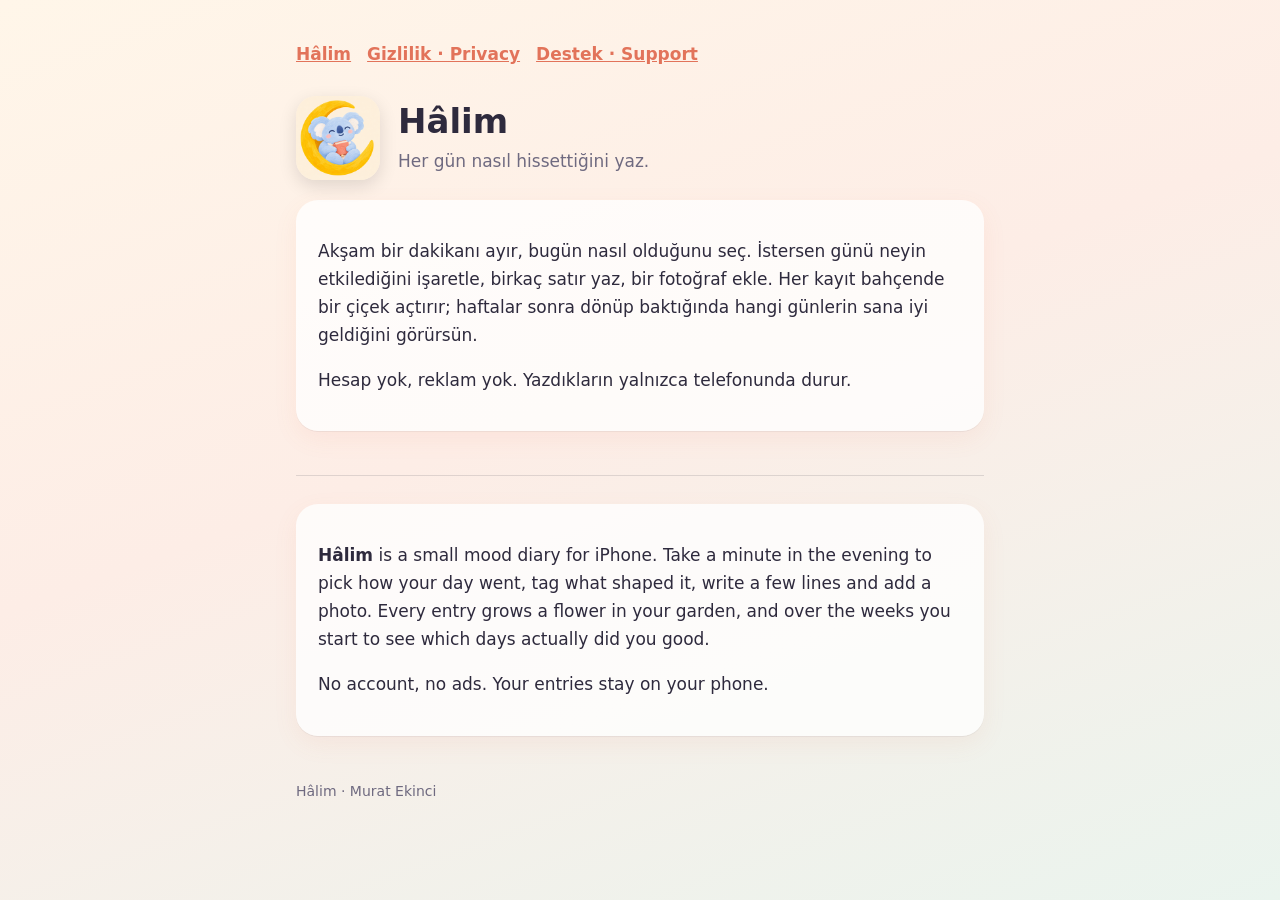
==== index.html @ a29f07d5 "Hâlim gizlilik ve destek sayfaları Co-Authored-By: Claude Opus 5.5 <noreply@anthropic.com>" ====
<!doctype html>
<html lang="tr"><head><meta charset="utf-8"><meta name="viewport" content="width=device-width,initial-scale=1">
<title>Hâlim · Ruh Hali Günlüğü</title><link rel="stylesheet" href="style.css"></head>
<body><main>
<nav><a href="index.html">Hâlim</a><a href="privacy.html">Gizlilik · Privacy</a><a href="support.html">Destek · Support</a></nav>

<div class="hero">
<img src="icon.png" alt="Hâlim simgesi">
<div><h1>Hâlim</h1><p class="sub" style="margin:0">Her gün nasıl hissettiğini yaz.</p></div>
</div>

<div class="card">
<p>Akşam bir dakikanı ayır, bugün nasıl olduğunu seç. İstersen günü neyin etkilediğini işaretle, birkaç satır yaz, bir fotoğraf ekle. Her kayıt bahçende bir çiçek açtırır; haftalar sonra dönüp baktığında hangi günlerin sana iyi geldiğini görürsün.</p>
<p>Hesap yok, reklam yok. Yazdıkların yalnızca telefonunda durur.</p>
</div>

<div class="lang">
<div class="card">
<p><strong>Hâlim</strong> is a small mood diary for iPhone. Take a minute in the evening to pick how your day went, tag what shaped it, write a few lines and add a photo. Every entry grows a flower in your garden, and over the weeks you start to see which days actually did you good.</p>
<p>No account, no ads. Your entries stay on your phone.</p>
</div>
</div>

<footer>Hâlim · Murat Ekinci</footer>
</main></body></html>
---- style.css ----
:root { --ink:#2E2A3D; --sub:#6F6A80; --accent:#E2735A; --leaf:#4C9A7A; --card:rgba(255,255,255,.78); }
* { box-sizing:border-box; }
body { margin:0; color:var(--ink); min-height:100vh;
  background:linear-gradient(160deg,#FFF6E9 0%,#FDEDE6 45%,#EAF4EE 100%);
  font:17px/1.65 ui-rounded,-apple-system,"SF Pro Rounded",system-ui,sans-serif; }
main { max-width:720px; margin:0 auto; padding:40px 16px 64px; }
h1 { font:700 34px/1.2 ui-rounded,-apple-system,system-ui,sans-serif; margin:0 0 6px; }
h2 { font:700 21px/1.3 ui-rounded,-apple-system,system-ui,sans-serif; margin:26px 0 8px; }
.sub { color:var(--sub); margin:0 0 24px; }
.card { background:var(--card); border-radius:22px; padding:20px 22px; margin:16px 0;
  box-shadow:0 1px 0 rgba(46,42,61,.06), 0 8px 24px rgba(226,115,90,.08); }
.card h2:first-child { margin-top:0; }
nav { display:flex; gap:16px; flex-wrap:wrap; margin-bottom:28px; font-weight:600; }
a { color:var(--accent); }
ul { padding-left:20px; }
.lang { border-top:1px solid rgba(46,42,61,.14); margin-top:44px; padding-top:12px; }
.hero { display:flex; align-items:center; gap:18px; margin-bottom:20px; }
.hero img { width:84px; height:84px; border-radius:20px; box-shadow:0 6px 18px rgba(0,0,0,.12); }
footer { color:var(--sub); font-size:14px; margin-top:44px; }
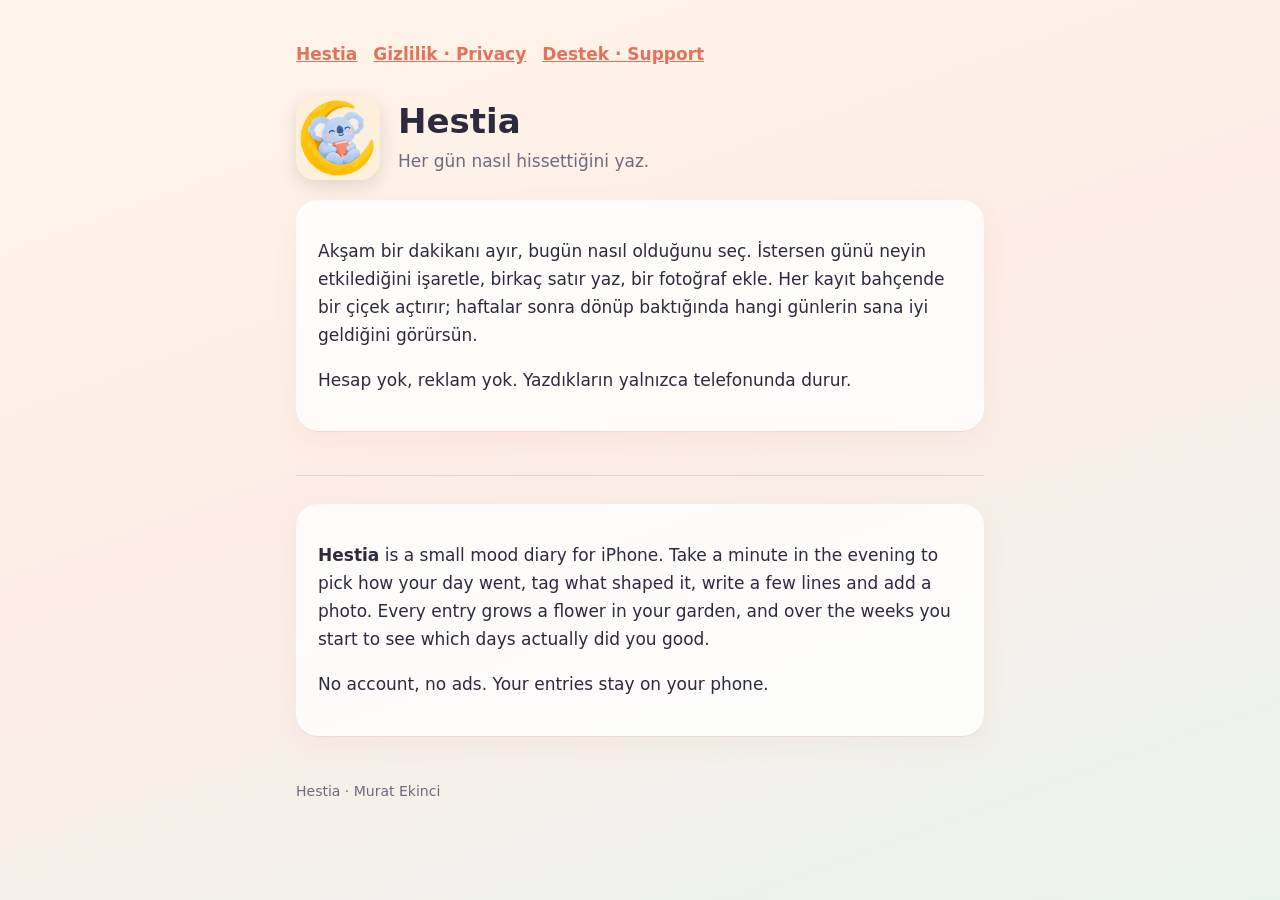
==== commit eedf7bd1: "Hestia adı; yıllık planda 3 gün deneme" ====
--- a/index.html
+++ b/index.html
@@ -1,12 +1,12 @@
 <!doctype html>
 <html lang="tr"><head><meta charset="utf-8"><meta name="viewport" content="width=device-width,initial-scale=1">
-<title>Hâlim · Ruh Hali Günlüğü</title><link rel="stylesheet" href="style.css"></head>
+<title>Hestia · Anı Defteri</title><link rel="stylesheet" href="style.css"></head>
 <body><main>
-<nav><a href="index.html">Hâlim</a><a href="privacy.html">Gizlilik · Privacy</a><a href="support.html">Destek · Support</a></nav>
+<nav><a href="index.html">Hestia</a><a href="privacy.html">Gizlilik · Privacy</a><a href="support.html">Destek · Support</a></nav>
 
 <div class="hero">
-<img src="icon.png" alt="Hâlim simgesi">
-<div><h1>Hâlim</h1><p class="sub" style="margin:0">Her gün nasıl hissettiğini yaz.</p></div>
+<img src="icon.png" alt="Hestia simgesi">
+<div><h1>Hestia</h1><p class="sub" style="margin:0">Her gün nasıl hissettiğini yaz.</p></div>
 </div>
 
 <div class="card">
@@ -16,10 +16,10 @@
 
 <div class="lang">
 <div class="card">
-<p><strong>Hâlim</strong> is a small mood diary for iPhone. Take a minute in the evening to pick how your day went, tag what shaped it, write a few lines and add a photo. Every entry grows a flower in your garden, and over the weeks you start to see which days actually did you good.</p>
+<p><strong>Hestia</strong> is a small mood diary for iPhone. Take a minute in the evening to pick how your day went, tag what shaped it, write a few lines and add a photo. Every entry grows a flower in your garden, and over the weeks you start to see which days actually did you good.</p>
 <p>No account, no ads. Your entries stay on your phone.</p>
 </div>
 </div>
 
-<footer>Hâlim · Murat Ekinci</footer>
+<footer>Hestia · Murat Ekinci</footer>
 </main></body></html>
